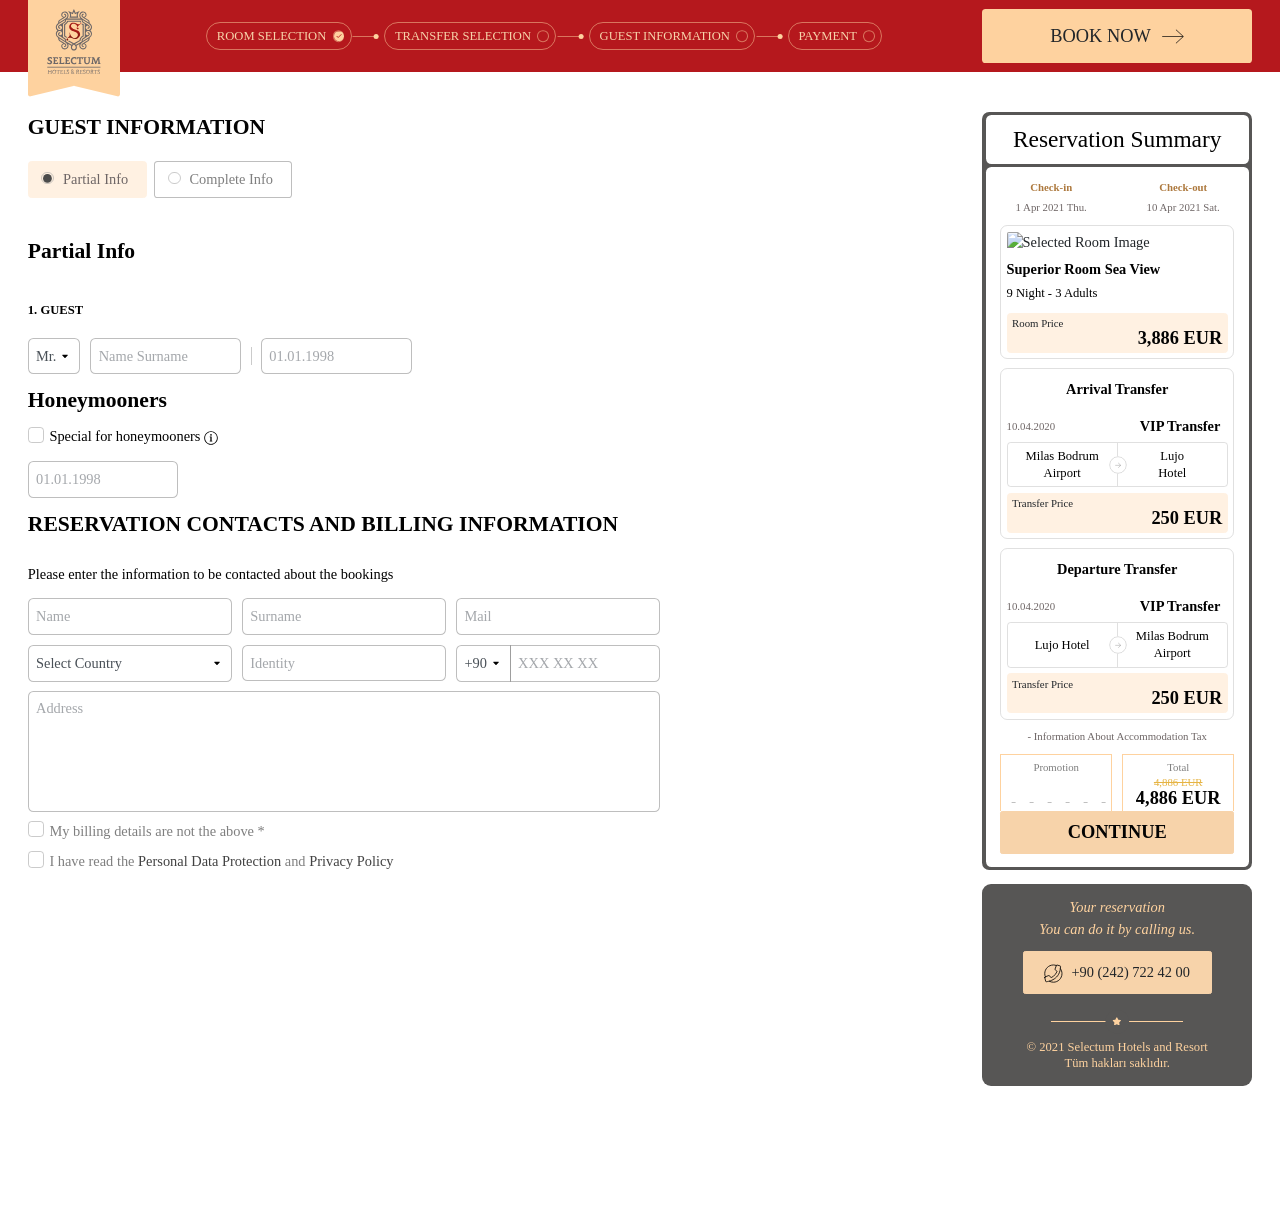
==== src/guests-information.html @ c4a78d2d "first commit" ====
<!DOCTYPE html>
<html lang="en">
  <head>
    <meta charset="UTF-8" />
    <meta http-equiv="X-UA-Compatible" content="IE=edge" />
    <meta name="viewport" content="width=device-width, initial-scale=1.0, user-scalable=no" />
    <title>Booking Selectum Hotels</title>
    <link rel="preconnect" href="https://fonts.gstatic.com" />
    <link href="https://fonts.googleapis.com/css2?family=Barlow&display=swap" rel="stylesheet" />
    <link rel="stylesheet" href="lib/jquery-daterangepicker/daterangepicker.min.css" />
    <link rel="stylesheet" href="lib/owl.carousel2/owl.carousel.min.css" />
    <link rel="stylesheet" href="lib/owl.carousel2/owl.theme.default.min.css" />
    <link rel="stylesheet" href="css/main.css" />
  </head>
  <body class="has-search">
    <header class="header"></header>

    <main class="main">
      <div class="container">
        <div class="row justify-content-between">
          <div class="col-12 content-column">
            <div class="search-steps">
              <div class="search-steps__title-block">
                <h2 class="title--lg">GUEST INFORMATION</h2>
              </div>
              <div class="search-steps__guests">
                <div class="radio-lists-block">
                  <ul class="radio-lists">
                    <li class="radio-lists-item is-active">
                      <div class="custom-check custom-check--radio">
                        <input id="inpPartialInfo" type="radio" name="guestInfoList" data-id="partialInfo" checked />
                        <label for="inpPartialInfo"> Partial Info </label>
                      </div>
                    </li>
                    <li class="radio-lists-item">
                      <div class="custom-check custom-check--radio">
                        <input id="inpCompleteInfo" type="radio" name="guestInfoList" data-id="completeInfo" />
                        <label for="inpCompleteInfo"> Complete Info </label>
                      </div>
                    </li>
                  </ul>
                  <div class="radio-lists-contents">
                    <div id="partialInfo" class="form-row radio-lists-wrapper is-active">
                      <div class="col-12 title-row">
                        <h3 class="title--xl font-family--didot">Partial Info</h3>
                      </div>
                      <div class="col-12 mb-3">
                        <h3 class="title--sm font-family--didot mb-3">1. GUEST</h3>
                      </div>
                      <div class="col-auto">
                        <select id="guest_1_gender" class="form-control">
                          <option value="mr">Mr.</option>
                        </select>
                      </div>
                      <div class="col col-xl-3">
                        <input class="form-control" placeholder="Name Surname" />
                      </div>
                      <div class="d-none d-xl-block col-xl-auto">
                        <span class="vertical-line"></span>
                      </div>
                      <div class="col-12 mt-4 mt-xl-0 col-xl-3">
                        <input class="form-control datepicker is-singlepicker" placeholder="01.01.1998" />
                      </div>
                    </div>
                    <div id="completeInfo" class="form-row radio-lists-wrapper">
                      <div class="col-12 title-row">
                        <h3 class="title--xl font-family--didot">Complete Info</h3>
                      </div>
                      <div class="form-row">
                        <div class="col-12 mb-3">
                          <h3 class="title--sm font-family--didot mb-3">1. GUEST</h3>
                        </div>
                        <div class="col-auto">
                          <select id="guest_1_gender" class="form-control">
                            <option value="mr">Mr.</option>
                          </select>
                        </div>
                        <div class="col col-xl-3">
                          <input class="form-control" placeholder="Name Surname" />
                        </div>
                        <div class="d-none d-xl-block col-xl-auto">
                          <span class="vertical-line"></span>
                        </div>
                        <div class="col-12 mt-4 mt-xl-0 col-xl-3">
                          <input class="form-control datepicker is-singlepicker" placeholder="01.01.1998" />
                        </div>
                      </div>
                      <div class="form-row">
                        <div class="col-12 mb-3">
                          <h3 class="title--sm font-family--didot mb-3">2. GUEST</h3>
                        </div>
                        <div class="col-auto">
                          <select id="guest_1_gender" class="form-control">
                            <option value="mr">Mr.</option>
                          </select>
                        </div>
                        <div class="col col-xl-3">
                          <input class="form-control" placeholder="Name Surname" />
                        </div>
                        <div class="d-none d-xl-block col-xl-auto">
                          <span class="vertical-line"></span>
                        </div>
                        <div class="col-12 mt-4 mt-xl-0 col-xl-3">
                          <input class="form-control datepicker is-singlepicker" placeholder="01.01.1998" />
                        </div>
                      </div>
                      <div class="form-row">
                        <div class="col-12 mb-3">
                          <h3 class="title--sm font-family--didot mb-3">1. CHILD</h3>
                        </div>
                        <div class="col-auto">
                          <select id="guest_1_gender" class="form-control">
                            <option value="mr">Mr.</option>
                          </select>
                        </div>
                        <div class="col col-xl-3">
                          <input class="form-control" placeholder="Name Surname" />
                        </div>
                        <div class="d-none d-xl-block col-xl-auto">
                          <span class="vertical-line"></span>
                        </div>
                        <div class="col-12 mt-4 mt-xl-0 col-xl-3">
                          <input class="form-control datepicker is-singlepicker is-childpicker" placeholder="01.01.1998" />
                        </div>
                      </div>
                    </div>
                    <div class="form-row">
                      <div class="col-12">
                        <h3 class="title--xl font-family--didot mb-3">Honeymooners</h3>
                        <div class="custom-check">
                          <input id="isHoneymooners" type="checkbox" />
                          <label for="isHoneymooners">
                            <p class="description--lg">
                              Special for honeymooners
                              <a tabindex="0" type="button" class="icons icons--info-circle" data-toggle="popover" data-content="Special for honeymooners info text">&nbsp;</a>
                            </p>
                          </label>
                        </div>
                      </div>
                      <div class="col-6 mt-4 col-xl-3">
                        <input class="form-control datepicker is-singlepicker is-honeymooners" placeholder="01.01.1998" />
                      </div>
                    </div>
                    <div class="form-row">
                      <div class="col-12">
                        <h3 class="title--xl font-family--didot mb-4">RESERVATION CONTACTS AND BILLING INFORMATION</h3>
                      </div>
                      <div class="col-12 mb-2">
                        <p class="description--lg">Please enter the information to be contacted about the bookings</p>
                      </div>
                      <div class="col-12 col-xl-4">
                        <input class="form-control" placeholder="Name" />
                      </div>
                      <div class="col-12 col-xl-4">
                        <input class="form-control" placeholder="Surname" />
                      </div>
                      <div class="col-12 col-xl-4">
                        <input class="form-control" placeholder="Mail" />
                      </div>
                      <div class="col-12 col-xl-4">
                        <select class="form-control">
                          <option>Select Country</option>
                        </select>
                      </div>
                      <div class="col-12 col-xl-4">
                        <input class="form-control" placeholder="Identity" />
                      </div>
                      <div class="col-12 col-xl-4">
                        <div class="input-group">
                          <div class="input-group-prepend">
                            <select class="form-control">
                              <option>+90</option>
                            </select>
                          </div>
                          <input class="form-control" placeholder="XXX XX XX" />
                        </div>
                      </div>
                      <div class="col-12 mt-3">
                        <textarea rows="5" class="form-control" placeholder="Address"></textarea>
                      </div>
                      <div class="col-12 mt-3">
                        <div class="custom-check">
                          <input id="inpDiffBilling" type="checkbox" />
                          <label for="inpDiffBilling"> My billing details are not the above * </label>
                        </div>
                      </div>
                      <div class="col-12 mt-3">
                        <div class="custom-check">
                          <input id="inpAgreement" type="checkbox" />
                          <label for="inpAgreement">
                            I have read the <a>Personal Data Protection</a> and
                            <a>Privacy Policy</a>
                          </label>
                        </div>
                      </div>
                    </div>
                    <div id="billingInformationBlock" class="form-row d-none">
                      <div class="col-12">
                        <h3 class="title--xl font-family--didot mt-4 mb-4">BILLING INFORMATION</h3>
                      </div>
                      <div class="col-12 col-md-4">
                        <input class="form-control" placeholder="Company Name" />
                      </div>
                      <div class="col-12 col-md-4">
                        <input class="form-control" placeholder="Tax Office" />
                      </div>
                      <div class="col-12 col-md-4">
                        <input class="form-control" placeholder="Tax Number" />
                      </div>
                      <div class="col-12 mt-3">
                        <textarea rows="5" class="form-control" placeholder="Address"></textarea>
                      </div>
                    </div>
                  </div>
                </div>
              </div>
            </div>
          </div>
          <div class="col-12 col-xl">
            <div class="reservation-summary"></div>
          </div>
        </div>
      </div>
    </main>

    <footer class="footer"></footer>

    <script src="https://code.jquery.com/jquery-3.6.0.min.js" integrity="sha256-/xUj+3OJU5yExlq6GSYGSHk7tPXikynS7ogEvDej/m4=" crossorigin="anonymous"></script>
    <script src="https://cdn.jsdelivr.net/npm/popper.js@1.16.1/dist/umd/popper.min.js" integrity="sha384-9/reFTGAW83EW2RDu2S0VKaIzap3H66lZH81PoYlFhbGU+6BZp6G7niu735Sk7lN" crossorigin="anonymous"></script>
    <script src="https://cdn.jsdelivr.net/npm/bootstrap@4.6.0/dist/js/bootstrap.min.js" integrity="sha384-+YQ4JLhjyBLPDQt//I+STsc9iw4uQqACwlvpslubQzn4u2UU2UFM80nGisd026JF" crossorigin="anonymous"></script>
    <script src="https://cdnjs.cloudflare.com/ajax/libs/moment.js/2.29.1/moment.min.js"></script>
    <script src="lib/jquery-daterangepicker/jquery.daterangepicker.min.js"></script>
    <script src="lib/owl.carousel2/owl.carousel.min.js"></script>
    <script src="js/site.js"></script>
  </body>
</html>
---- src/lib/jquery-daterangepicker/daterangepicker.min.css ----
.date-picker{width:170px;height:25px;padding:0;border:0;line-height:25px;padding-left:10px;font-size:12px;font-family:Arial,sans-serif;font-weight:700;cursor:pointer;color:#303030;position:relative;z-index:2}.date-picker-wrapper{position:absolute;z-index:1;border:1px solid #bfbfbf;background-color:#efefef;padding:5px 12px;font-size:12px;line-height:20px;color:#aaa;font-family:Arial,sans-serif;-webkit-box-shadow:3px 3px 10px rgba(0,0,0,.5);box-shadow:3px 3px 10px rgba(0,0,0,.5);-webkit-box-sizing:initial;box-sizing:initial}.dp-clearfix{clear:both;height:0;font-size:0}.date-picker-wrapper.inline-wrapper{position:relative;-webkit-box-shadow:none;box-shadow:none;display:inline-block}.date-picker-wrapper.single-date{width:auto}.date-picker-wrapper.no-shortcuts{padding-bottom:12px}.date-picker-wrapper.no-topbar{padding-top:12px}.date-picker-wrapper .footer{font-size:11px;padding-top:3px}.date-picker-wrapper b{color:#666;font-weight:700}.date-picker-wrapper a{color:#6bb4d6;text-decoration:underline}.date-picker-wrapper .month-name{text-transform:uppercase}.date-picker-wrapper .select-wrapper{position:relative;overflow:hidden;display:inline-block;vertical-align:middle}.date-picker-wrapper .select-wrapper:hover{text-decoration:underline}.date-picker-wrapper .month-element{display:inline-block;vertical-align:middle}.date-picker-wrapper .select-wrapper select{position:absolute;margin:0;padding:0;left:0;top:-1px;font-size:inherit;font-style:inherit;font-weight:inherit;text-transform:inherit;color:inherit;cursor:pointer;-webkit-appearance:none;-moz-appearance:none;appearance:none;background:0 0;border:0;outline:0;-ms-filter:"progid:DXImageTransform.Microsoft.Alpha(Opacity=1)";filter:alpha(opacity=1);opacity:.01}.date-picker-wrapper .month-wrapper{border:1px solid #bfbfbf;border-radius:3px;background-color:#fff;padding:5px;cursor:default;position:relative;_overflow:hidden}.date-picker-wrapper .month-wrapper table{width:190px;float:left}.date-picker-wrapper .month-wrapper table.month2{width:190px;float:left}.date-picker-wrapper .month-wrapper table td,.date-picker-wrapper .month-wrapper table th{vertical-align:middle;text-align:center;line-height:14px;margin:0;padding:0}.date-picker-wrapper .month-wrapper table .day{padding:5px 0;line-height:1;font-size:12px;margin-bottom:1px;color:#ccc;cursor:default}.date-picker-wrapper .month-wrapper table div.day.lastMonth,.date-picker-wrapper .month-wrapper table div.day.nextMonth{color:#999;cursor:default}.date-picker-wrapper .month-wrapper table .day.checked{background-color:#9cdbf7}.date-picker-wrapper .month-wrapper table .week-name{height:20px;line-height:20px;font-weight:100;text-transform:uppercase}.date-picker-wrapper .month-wrapper table .day.has-tooltip{cursor:help!important}.date-picker-wrapper .month-wrapper table .day.has-tooltip .tooltip{white-space:nowrap}.date-picker-wrapper .time label{white-space:nowrap}.date-picker-wrapper .month-wrapper table .day.toMonth.valid{color:#333;cursor:pointer}.date-picker-wrapper .month-wrapper table .day.toMonth.hovering{background-color:#cdecfa}.date-picker-wrapper .month-wrapper table .day.lastMonth,.date-picker-wrapper .month-wrapper table .day.nextMonth{display:none}.date-picker-wrapper .month-wrapper table .day.real-today{background-color:#ffe684}.date-picker-wrapper .month-wrapper table .day.real-today.checked,.date-picker-wrapper .month-wrapper table .day.real-today.hovering{background-color:#70ccd5}.date-picker-wrapper table .caption{height:40px}.date-picker-wrapper table .caption>th:first-of-type,.date-picker-wrapper table .caption>th:last-of-type{width:27px}.date-picker-wrapper table .caption .next,.date-picker-wrapper table .caption .prev{padding:0 5px;cursor:pointer}.date-picker-wrapper table .caption .next:hover,.date-picker-wrapper table .caption .prev:hover{background-color:#ccc;color:#fff}.date-picker-wrapper .gap{position:relative;z-index:1;width:15px;height:100%;background-color:red;font-size:0;line-height:0;float:left;top:-5px;margin:0 10px -10px;visibility:hidden;height:0}.date-picker-wrapper .gap .gap-lines{height:100%;overflow:hidden}.date-picker-wrapper .gap .gap-line{height:15px;width:15px;position:relative}.date-picker-wrapper .gap .gap-line .gap-1{z-index:1;height:0;border-left:8px solid #fff;border-top:8px solid #eee;border-bottom:8px solid #eee}.date-picker-wrapper .gap .gap-line .gap-2{position:absolute;right:0;top:0;z-index:2;height:0;border-left:8px solid transparent;border-top:8px solid #fff}.date-picker-wrapper .gap .gap-line .gap-3{position:absolute;right:0;top:8px;z-index:2;height:0;border-left:8px solid transparent;border-bottom:8px solid #fff}.date-picker-wrapper .gap .gap-top-mask{width:6px;height:1px;position:absolute;top:-1px;left:1px;background-color:#eee;z-index:3}.date-picker-wrapper .gap .gap-bottom-mask{width:6px;height:1px;position:absolute;bottom:-1px;left:7px;background-color:#eee;z-index:3}.date-picker-wrapper .selected-days{display:none}.date-picker-wrapper .drp_top-bar{line-height:1.4;position:relative;padding:10px 40px 10px 0}.date-picker-wrapper .drp_top-bar .error-top,.date-picker-wrapper .drp_top-bar .normal-top{display:none}.date-picker-wrapper .drp_top-bar .default-top{display:block}.date-picker-wrapper .drp_top-bar.error .default-top{display:none}.date-picker-wrapper .drp_top-bar.error .error-top{display:block;color:red}.date-picker-wrapper .drp_top-bar.normal .default-top{display:none}.date-picker-wrapper .drp_top-bar.normal .normal-top{display:block}.date-picker-wrapper .drp_top-bar.normal .normal-top .selection-top{color:#333}.date-picker-wrapper .drp_top-bar .apply-btn{position:absolute;right:0;top:6px;padding:3px 5px;margin:0;font-size:12px;border-radius:4px;cursor:pointer;color:#d9eef7;border:solid 1px #0076a3;background:#0095cd;background:-moz-linear-gradient(top,#00adee,#0078a5);filter:progid:DXImageTransform.Microsoft.gradient(startColorstr='#00adee', endColorstr='#0078a5');color:#fff;line-height:initial}.date-picker-wrapper .drp_top-bar .apply-btn.disabled{cursor:pointer;color:#606060;border:solid 1px #b7b7b7;background:#fff;background:-moz-linear-gradient(top,#fff,#ededed);filter:progid:DXImageTransform.Microsoft.gradient(startColorstr='#ffffff', endColorstr='#ededed')}.date-picker-wrapper .time{position:relative}.date-picker-wrapper.single-month .time{display:block}.date-picker-wrapper .time input[type=range]{vertical-align:middle;width:129px;padding:0;margin:0;height:20px}.date-picker-wrapper .time1{width:180px;padding:0 5px;text-align:center}.time2{width:180px;padding:0 5px;text-align:center}.date-picker-wrapper .time1{float:left}.date-picker-wrapper .time2{float:right}.date-picker-wrapper .hour{text-align:right}.minute{text-align:right}.date-picker-wrapper .hide{display:none}.date-picker-wrapper .first-date-selected,.date-picker-wrapper .last-date-selected{background-color:#49e!important;color:#fff!important}.date-picker-wrapper .date-range-length-tip{position:absolute;margin-top:-4px;margin-left:-8px;-webkit-box-shadow:0 0 3px rgba(0,0,0,.3);box-shadow:0 0 3px rgba(0,0,0,.3);display:none;background-color:#ff0;padding:0 6px;border-radius:2px;font-size:12px;line-height:16px;-webkit-filter:drop-shadow(0 0 3px rgba(0, 0, 0, .3));-moz-filter:drop-shadow(0 0 3px rgba(0, 0, 0, .3));-ms-filter:drop-shadow(0 0 3px rgba(0, 0, 0, .3));-o-filter:drop-shadow(0 0 3px rgba(0, 0, 0, .3));filter:drop-shadow(0 0 3px rgba(0, 0, 0, .3))}.date-picker-wrapper .date-range-length-tip:after{content:'';position:absolute;border-left:4px solid transparent;border-right:4px solid transparent;border-top:4px solid #ff0;left:50%;margin-left:-4px;bottom:-4px}.date-picker-wrapper.two-months.no-gap .month1 .next,.date-picker-wrapper.two-months.no-gap .month2 .prev{display:none}.date-picker-wrapper .week-number{padding:5px 0;line-height:1;font-size:12px;margin-bottom:1px;color:#999;cursor:pointer}.date-picker-wrapper .week-number.week-number-selected{color:#49e;font-weight:700}
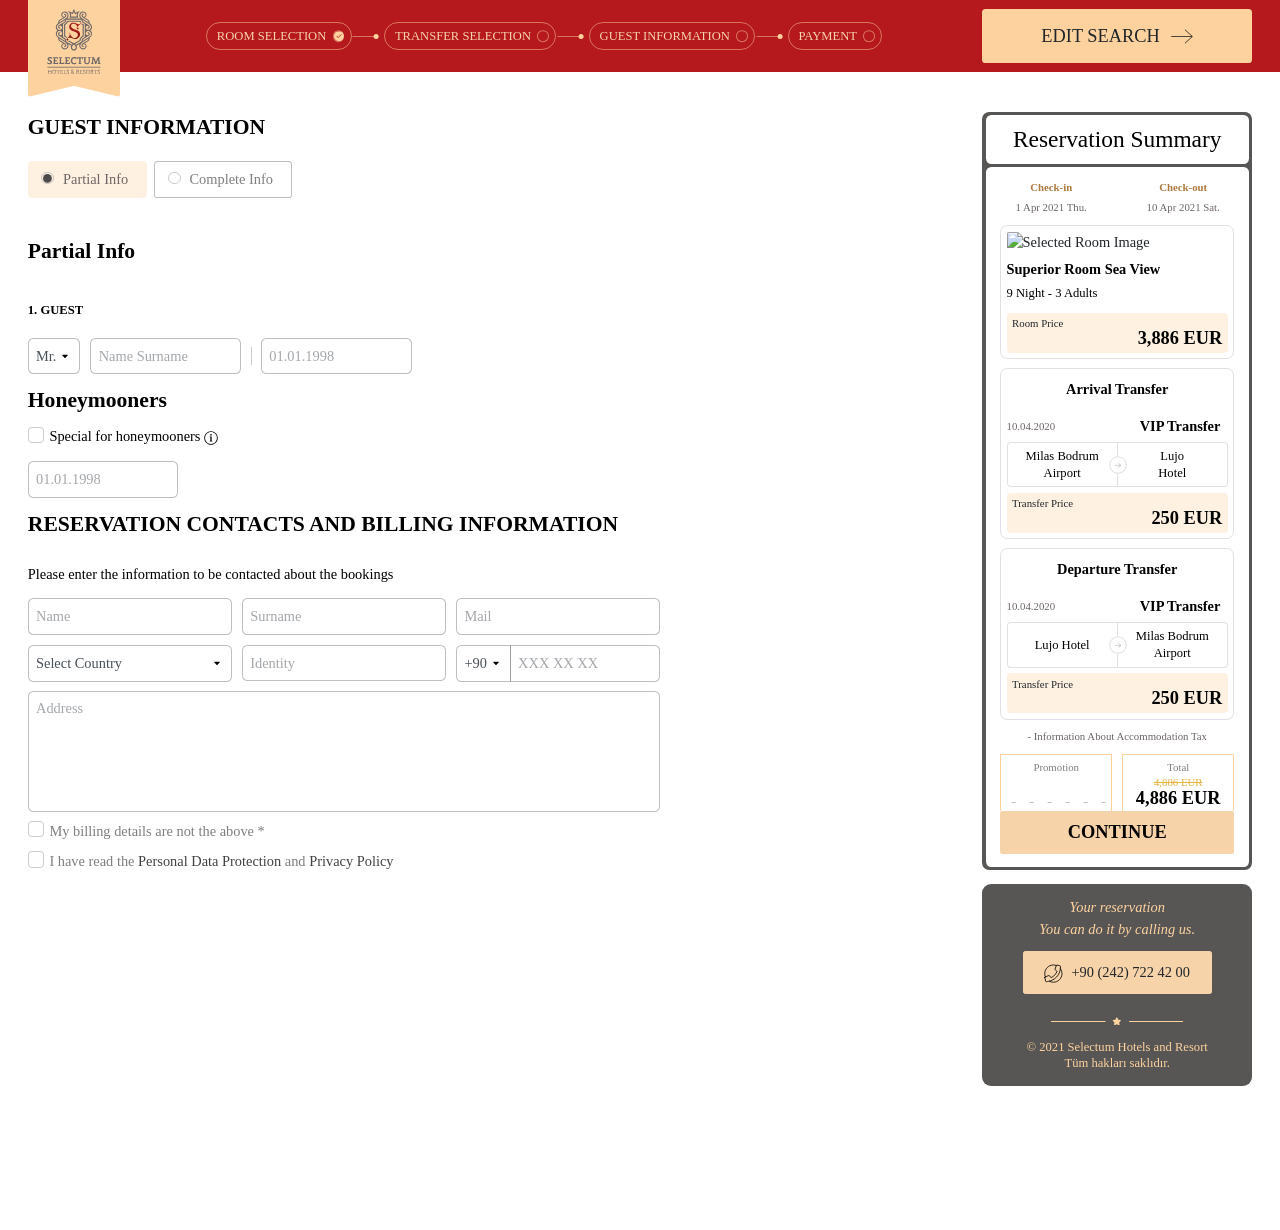
==== commit ee62905d: "init header footer and res-summary" ====
--- a/src/guests-information.html
+++ b/src/guests-information.html
@@ -13,7 +13,281 @@
     <link rel="stylesheet" href="css/main.css" />
   </head>
   <body class="has-search">
-    <header class="header"></header>
+    <header class="header">
+      <div class="header-container container">
+        <div class="row row--main">
+          <div class="col-md-auto brand-column">
+            <div class="brand">
+              <a href="#" class="brand-link">
+                <img src="images/svg/selectum-hotels-icon.svg" alt="" />
+              </a>
+            </div>
+          </div>
+          <div class="col-md">
+            <div class="form-row form-row--inner search-form mb-4 mb-md-0">
+              <div class="col-12 col-md-3">
+                <div class="header-select">
+                  <div class="icon-block">
+                    <i class="icons icons--hotels"></i>
+                  </div>
+                  <input id="inpSelectedHotel" type="text" placeholder="Hotel" readonly />
+                  <div class="icon-block">
+                    <i class="icons icons--dropdown"></i>
+                  </div>
+                  <div class="header-popover with-row-border hotel-select">
+                    <div class="form-row">
+                      <div class="col-12">
+                        <div class="custom-check">
+                          <input id="inpHotel1" type="radio" name="hotelSelect" hidden />
+                          <label for="inpHotel1" class="no-check">Selectum Luxury Resort Belek</label>
+                        </div>
+                      </div>
+                    </div>
+                    <div class="form-row">
+                      <div class="col-12">
+                        <div class="custom-check">
+                          <input id="inpHotel2" type="radio" name="hotelSelect" hidden />
+                          <label for="inpHotel2" class="no-check">Selectum Family Resort Belek</label>
+                        </div>
+                      </div>
+                    </div>
+                    <div class="form-row">
+                      <div class="col-12">
+                        <div class="custom-check">
+                          <input id="inpHotel3" type="radio" name="hotelSelect" hidden />
+                          <label for="inpHotel3" class="no-check">Selectum Hacienda Punta Cana</label>
+                        </div>
+                      </div>
+                    </div>
+                    <div class="form-row">
+                      <div class="col-12">
+                        <div class="custom-check">
+                          <input id="inpHotel4" type="radio" name="hotelSelect" hidden />
+                          <label for="inpHotel4" class="no-check">Selectum Noa Resort Cam Ranh</label>
+                        </div>
+                      </div>
+                    </div>
+                  </div>
+                </div>
+              </div>
+              <div class="col-12 col-md-3">
+                <div class="header-select">
+                  <div class="icon-block">
+                    <i class="icons icons--calendar"></i>
+                  </div>
+                  <input type="text" class="datepicker" placeholder="Checkin" readonly />
+                  <div class="icon-block">
+                    <i class="icons icons--dropdown"></i>
+                  </div>
+                </div>
+              </div>
+              <div class="col-12 col-md-3">
+                <div class="header-select">
+                  <div class="icon-block">
+                    <i class="icons icons--adults"></i>
+                  </div>
+                  <input type="text" placeholder="Adults" readonly />
+                  <div class="icon-block">
+                    <i class="icons icons--dropdown"></i>
+                  </div>
+                  <div class="header-popover adults-and-childs">
+                    <div class="form-row align-items-center" data-max="8">
+                      <div class="col-auto">
+                        <span id="adultCount">1</span>
+                      </div>
+                      <div class="col">
+                        <p>Adults</p>
+                      </div>
+                      <div class="col-auto">
+                        <a role="button" tabindex="0" class="minus-plus-buttons plus">
+                          <i class="icons icons--plus-circle"></i>
+                        </a>
+                        <a role="button" tabindex="0" class="minus-plus-buttons minus">
+                          <i class="icons icons--minus-circle"></i>
+                        </a>
+                      </div>
+                    </div>
+                    <div class="form-row align-items-center" data-max="3">
+                      <div class="col-auto">
+                        <span id="childCount">0</span>
+                      </div>
+                      <div class="col">
+                        <p>Childs</p>
+                      </div>
+                      <div class="col-auto">
+                        <a role="button" tabindex="0" class="minus-plus-buttons plus">
+                          <i class="icons icons--plus-circle"></i>
+                        </a>
+                        <a role="button" tabindex="0" class="minus-plus-buttons minus">
+                          <i class="icons icons--minus-circle"></i>
+                        </a>
+                      </div>
+                    </div>
+                    <div class="form-row child-row d-none">
+                      <div class="col-12 mb-3">
+                        <h4 class="title-xs text-center">Children's Ages</h4>
+                      </div>
+                      <div class="col-4 mt-0 child-1 d-none">
+                        <select class="form-control">
+                          <option>Age</option>
+                        </select>
+                      </div>
+                      <div class="col-4 child-2 d-none">
+                        <select class="form-control">
+                          <option>Age</option>
+                        </select>
+                      </div>
+                      <div class="col-4 child-3 d-none">
+                        <select class="form-control">
+                          <option>Age</option>
+                        </select>
+                      </div>
+                    </div>
+                  </div>
+                </div>
+              </div>
+              <div class="col-12 col-md-3">
+                <div class="header-select">
+                  <div class="icon-block">
+                    <i class="icons icons--flight"></i>
+                  </div>
+                  <input type="text" placeholder="Flight" readonly />
+                  <div class="icon-block">
+                    <i class="icons icons--dropdown"></i>
+                  </div>
+                  <div class="header-popover header-popover-flight">
+                    <div class="form-row text-center">
+                      <div class="col-12">
+                        <h3 class="title--lg">Flight Selection</h3>
+                        <hr />
+                        <p class="description">The flight options that best suit your accommodation preferences are now a click away.</p>
+                        <p class="description--xl mb-4">Experience now!</p>
+                      </div>
+                    </div>
+                    <div class="form-row">
+                      <div class="col-12 col-xl-6">
+                        <h5 class="title--xs">Specify where you want to come from.</h5>
+                        <select class="form-control">
+                          <option>Select an option</option>
+                        </select>
+                      </div>
+                      <div class="col-12 col-xl-6">
+                        <h5 class="title--xs">Specify where you want to go.</h5>
+                        <select class="form-control">
+                          <option>Select an option</option>
+                        </select>
+                      </div>
+                      <div class="col-12">
+                        <h5 class="title--xs">Flight classes</h5>
+                        <select class="form-control">
+                          <option>Select an option</option>
+                        </select>
+                      </div>
+                      <div class="col-12">
+                        <div class="custom-check">
+                          <input id="inp1" type="checkbox" />
+                          <label for="inp1"> My arrival or departure flight dates are different from my arrival dates. </label>
+                        </div>
+                        <hr />
+                      </div>
+                    </div>
+                    <div id="departureFlightRow" class="form-row">
+                      <div class="col-12 text-center">
+                        <h3 class="title--lg">Departure Flight</h3>
+                        <h6 class="title--xs">From</h6>
+                      </div>
+                      <div class="col-12 col-xl-4">
+                        <select class="form-control">
+                          <option>Select an option</option>
+                        </select>
+                      </div>
+                      <div class="col-12 col-xl-4">
+                        <select class="form-control">
+                          <option>Select an option</option>
+                        </select>
+                      </div>
+                      <div class="col-12 col-xl-4">
+                        <select class="form-control">
+                          <option>Select an option</option>
+                        </select>
+                      </div>
+                      <div class="col-12">
+                        <div class="custom-check">
+                          <input id="inp2" type="checkbox" />
+                          <label for="inp2">I don't want</label>
+                        </div>
+                        <hr />
+                      </div>
+                    </div>
+                    <div id="departureFlightRow" class="form-row">
+                      <div class="col-12 text-center">
+                        <h3 class="title--lg">Arrival Flight</h3>
+                        <h6 class="title--xs">From</h6>
+                      </div>
+                      <div class="col-12 col-xl-4">
+                        <select class="form-control">
+                          <option>Select an option</option>
+                        </select>
+                      </div>
+                      <div class="col-12 col-xl-4">
+                        <select class="form-control">
+                          <option>Select an option</option>
+                        </select>
+                      </div>
+                      <div class="col-12 col-xl-4">
+                        <select class="form-control">
+                          <option>Select an option</option>
+                        </select>
+                      </div>
+                      <div class="col-12">
+                        <div class="custom-check">
+                          <input id="inp3" type="checkbox" />
+                          <label for="inp3">I don't want</label>
+                        </div>
+                      </div>
+                    </div>
+                    <div class="form-row mt-3">
+                      <div class="col-12 col-xl-7">
+                        <a role="button" class="d-block btn btn-black--transparent"> CONTINUE WITHOUT FLIGHT </a>
+                      </div>
+                      <div class="col-10 col-xl-5 mx-auto">
+                        <a role="button" class="d-block btn btn-primary"> CONTINUE </a>
+                      </div>
+                    </div>
+                  </div>
+                </div>
+              </div>
+            </div>
+
+            <div class="row row--inner search-steps-list-row">
+              <div class="col-12">
+                <ul class="search-steps-list">
+                  <li class="search-steps-list-item is-active">
+                    <a href="search-result.html" class="search-steps-list-link"> ROOM SELECTION </a>
+                  </li>
+                  <li class="search-steps-list-item">
+                    <a href="transfer-selection.html" class="search-steps-list-link"> TRANSFER SELECTION </a>
+                  </li>
+                  <li class="search-steps-list-item">
+                    <a href="guests-information.html" class="search-steps-list-link"> GUEST INFORMATION </a>
+                  </li>
+                  <li class="search-steps-list-item">
+                    <a href="payment.html" class="search-steps-list-link"> PAYMENT </a>
+                  </li>
+                </ul>
+              </div>
+            </div>
+          </div>
+          <div class="col-auto ml-auto align-self-center col-xl-3 text-center">
+            <a href="#" class="btn book-now"> BOOK NOW <i class="icons icons--long-arrow"></i> </a>
+            <div class="language-button d-none">
+              TR
+              <i class="icons icons--dropdown mr-0"></i>
+            </div>
+          </div>
+        </div>
+      </div>
+    </header>
 
     <main class="main">
       <div class="container">
@@ -217,13 +491,198 @@
             </div>
           </div>
           <div class="col-12 col-xl">
-            <div class="reservation-summary"></div>
+            <div class="reservation-summary">
+              <i class="icons icons--times close-btn"></i>
+              <div class="reservation-budget">
+                <div class="row no-gutters">
+                  <div class="col text-right">
+                    <h3 class="description">Total Budget</h3>
+                    <h2 class="title--lg">4,300 EUR</h2>
+                  </div>
+                </div>
+              </div>
+              <div class="reservation-summary-block">
+                <div class="reservation-summary-title-block">
+                  <h4 class="title--2xl">Reservation Summary</h4>
+                </div>
+                <div class="reservation-summary-details">
+                  <div class="row">
+                    <div class="col-6 text-center">
+                      <h4 class="title--xs text-color--clay-brown">Check-in</h4>
+                      <h4 class="title--xs text-color--brownish-grey mt-2">1 Apr 2021 Thu.</h4>
+                    </div>
+                    <div class="col-6 text-center">
+                      <h4 class="title--xs text-color--clay-brown">Check-out</h4>
+                      <h4 class="title--xs text-color--brownish-grey mt-2">10 Apr 2021 Sat.</h4>
+                    </div>
+                  </div>
+                  <div class="bordered-box">
+                    <figure class="image">
+                      <img class="img-fluid" src="https://via.placeholder.com/248x88" alt="Selected Room Image" />
+                    </figure>
+                    <div class="row">
+                      <div class="col-12">
+                        <h4 class="title">Superior Room Sea View</h4>
+                        <p class="description mt-2">9 Night - 3 Adults</p>
+                      </div>
+                    </div>
+                    <div class="row">
+                      <div class="col-12">
+                        <div class="bordered-box bg--light-pink">
+                          <p class="description--sm">Room Price</p>
+                          <span class="amount text-right"> 3,886 EUR </span>
+                        </div>
+                      </div>
+                    </div>
+                  </div>
+                  <div class="bordered-box">
+                    <div class="row mt-2">
+                      <div class="col-12">
+                        <h4 class="title text-center">Arrival Transfer</h4>
+                      </div>
+                    </div>
+                    <div class="row pt-2 align-items-center justify-content-between">
+                      <div class="col-auto">
+                        <p class="description--sm text-color--brownish-grey">10.04.2020</p>
+                      </div>
+                      <div class="col-6">
+                        <h4 class="title text-center">VIP Transfer</h4>
+                      </div>
+                    </div>
+                    <div class="bordered-box--inner bordered-box--transfer">
+                      <div class="from">
+                        <p class="description">Milas Bodrum Airport</p>
+                      </div>
+                      <div class="to">
+                        <p class="description">Lujo<br />Hotel</p>
+                      </div>
+                    </div>
+                    <div class="row">
+                      <div class="col-12">
+                        <div class="bordered-box bg--light-pink">
+                          <p class="description--sm">Transfer Price</p>
+                          <span class="amount text-right"> 250 EUR </span>
+                        </div>
+                      </div>
+                    </div>
+                  </div>
+                  <div class="bordered-box">
+                    <div class="row mt-2">
+                      <div class="col-12">
+                        <h4 class="title text-center">Departure Transfer</h4>
+                      </div>
+                    </div>
+                    <div class="row pt-2 align-items-center justify-content-between">
+                      <div class="col-auto">
+                        <p class="description--sm text-color--brownish-grey">10.04.2020</p>
+                      </div>
+                      <div class="col-6">
+                        <h4 class="title text-center">VIP Transfer</h4>
+                      </div>
+                    </div>
+                    <div class="bordered-box--inner bordered-box--transfer">
+                      <div class="from">
+                        <p class="description">Lujo Hotel</p>
+                      </div>
+                      <div class="to">
+                        <p class="description">Milas Bodrum Airport</p>
+                      </div>
+                    </div>
+                    <div class="row">
+                      <div class="col-12">
+                        <div class="bordered-box bg--light-pink">
+                          <p class="description--sm">Transfer Price</p>
+                          <span class="amount text-right"> 250 EUR </span>
+                        </div>
+                      </div>
+                    </div>
+                  </div>
+
+                  <div class="row">
+                    <div class="col-12 text-center">
+                      <p class="description text-color--brownish-grey">- Information About Accommodation Tax</p>
+                    </div>
+                  </div>
+                  <div class="form-row">
+                    <div class="col-6">
+                      <div class="bordered-box--primary promotion">
+                        <p class="description info">Promotion</p>
+                        <input class="promotion-input text-center mb-2" />
+                      </div>
+                    </div>
+                    <div class="col-6">
+                      <div class="bordered-box--primary">
+                        <p class="description info">Total</p>
+                        <p class="description amount--old">4,886 EUR</p>
+                        <p class="amount--lg">4,886 EUR</p>
+                      </div>
+                    </div>
+                    <div class="col-12">
+                      <a href="payment.html" class="btn--continue btn btn-primary d-flex align-items-center justify-content-center"> CONTINUE </a>
+                    </div>
+                  </div>
+                </div>
+              </div>
+              <div class="reservation-contact-block">
+                <div class="row">
+                  <div class="col-12">
+                    <h4 class="title--md font-family--athelas font-italic">Your reservation<br />You can do it by calling us.</h4>
+                  </div>
+                </div>
+                <div class="row">
+                  <div class="col-12">
+                    <a href="#" class="d-block btn btn-primary">
+                      <i class="icons icons--phone"></i>
+                      +90 (242) 722 42 00
+                    </a>
+                  </div>
+                </div>
+                <hr class="with-star" />
+                <div class="row">
+                  <div class="col-12">
+                    <p class="description--md">
+                      © 2021 Selectum Hotels and Resort<br />
+                      Tüm hakları saklıdır.
+                    </p>
+                  </div>
+                </div>
+              </div>
+            </div>
           </div>
         </div>
       </div>
     </main>
 
-    <footer class="footer"></footer>
+    <footer class="footer">
+      <div class="footer-container text-center text-md-left">
+        <div class="form-row">
+          <div class="col-12 order-md-4 align-self-md-center d-md-none">
+            <div class="language-button">
+              TR
+              <i class="icons icons--dropdown mr-0"></i>
+            </div>
+          </div>
+          <div class="col-12 order-md-2">
+            <a href="tel:+902427224200" role="button" tabindex="0" class="btn call-you btn-primary">
+              <i class="icons icons--phone"></i>
+              +90 (242) 722 42 00
+            </a>
+          </div>
+          <div class="col-12 order-md-1">
+            <p class="description font-italic">
+              Rezervasyonunuzu <br />
+              bizi arayarak yapabilirsiniz.
+            </p>
+          </div>
+          <div class="col-12 order-md-3 align-self-md-end align-self-xl-center">
+            <p class="description--sm">
+              © 2021 Selectum Hotels and Resort<br class="d-md-none" />
+              Tüm hakları saklıdır.
+            </p>
+          </div>
+        </div>
+      </div>
+    </footer>
 
     <script src="https://code.jquery.com/jquery-3.6.0.min.js" integrity="sha256-/xUj+3OJU5yExlq6GSYGSHk7tPXikynS7ogEvDej/m4=" crossorigin="anonymous"></script>
     <script src="https://cdn.jsdelivr.net/npm/popper.js@1.16.1/dist/umd/popper.min.js" integrity="sha384-9/reFTGAW83EW2RDu2S0VKaIzap3H66lZH81PoYlFhbGU+6BZp6G7niu735Sk7lN" crossorigin="anonymous"></script>
